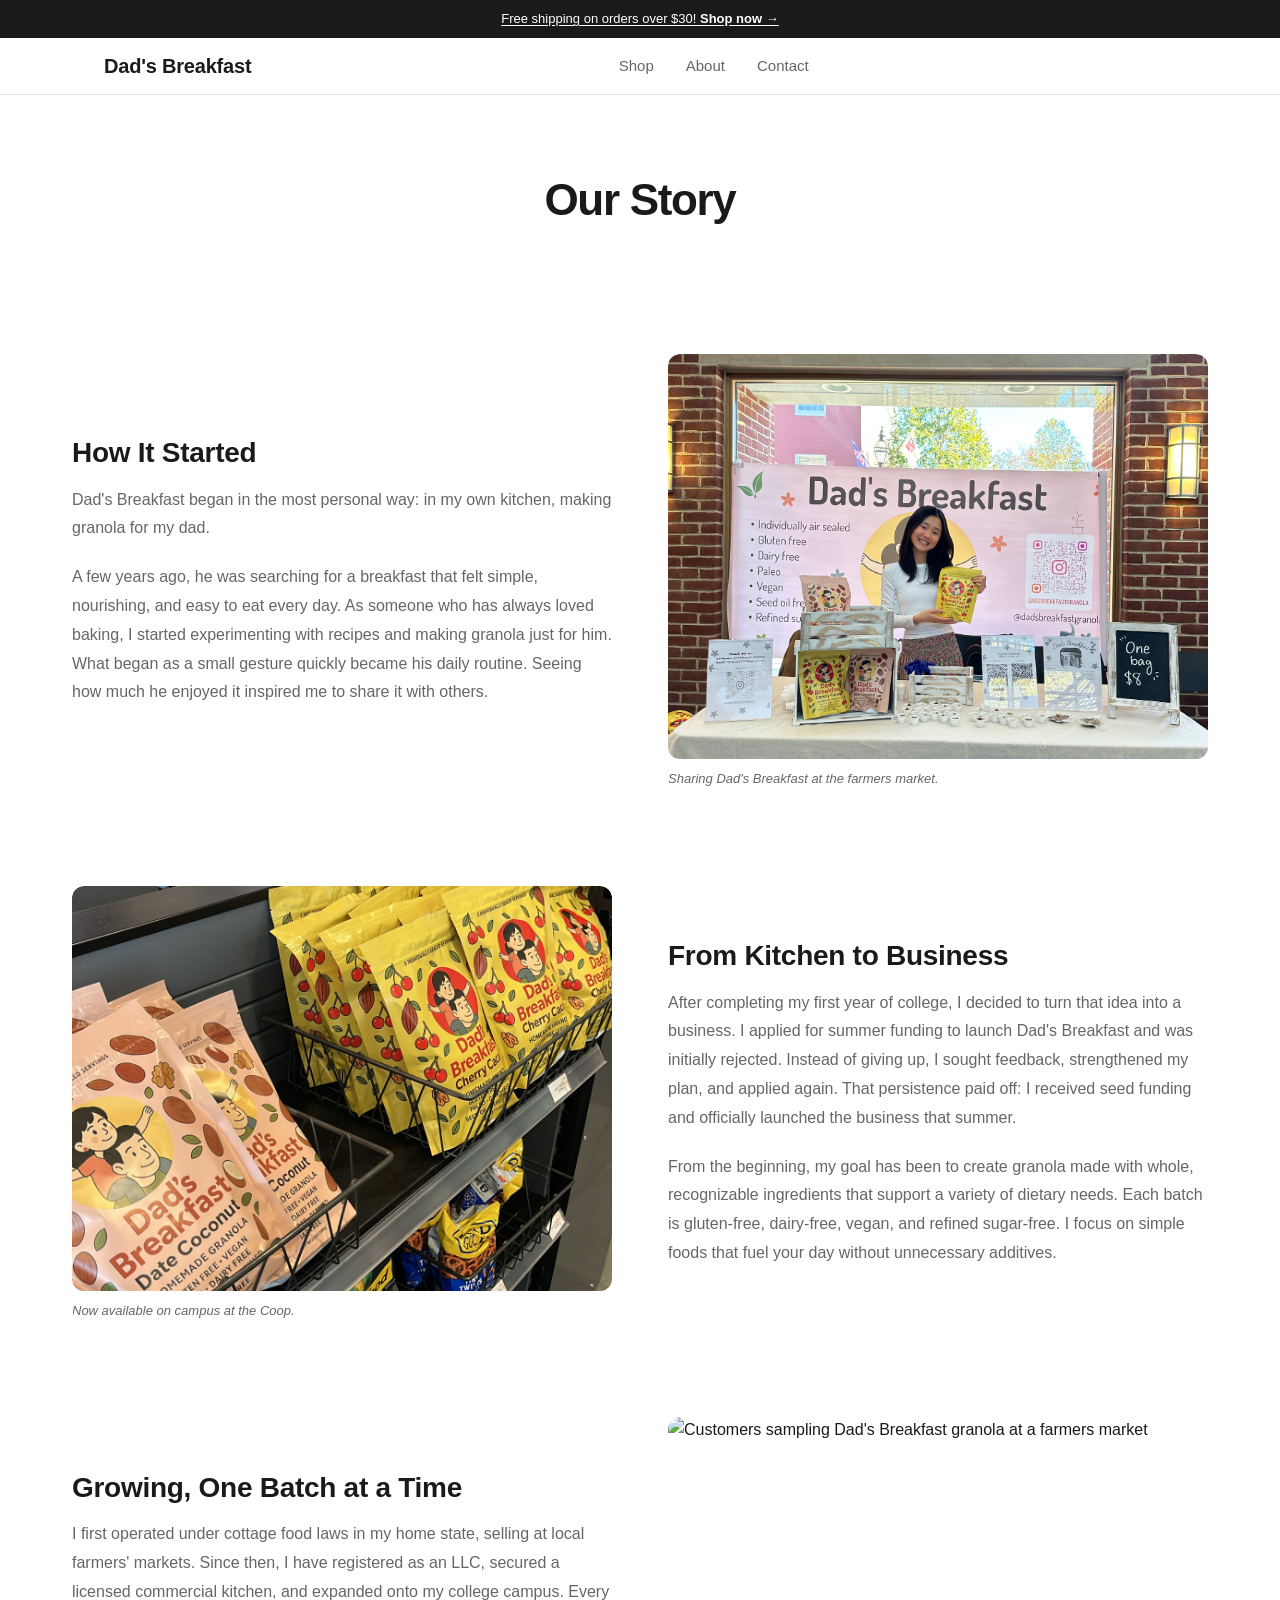
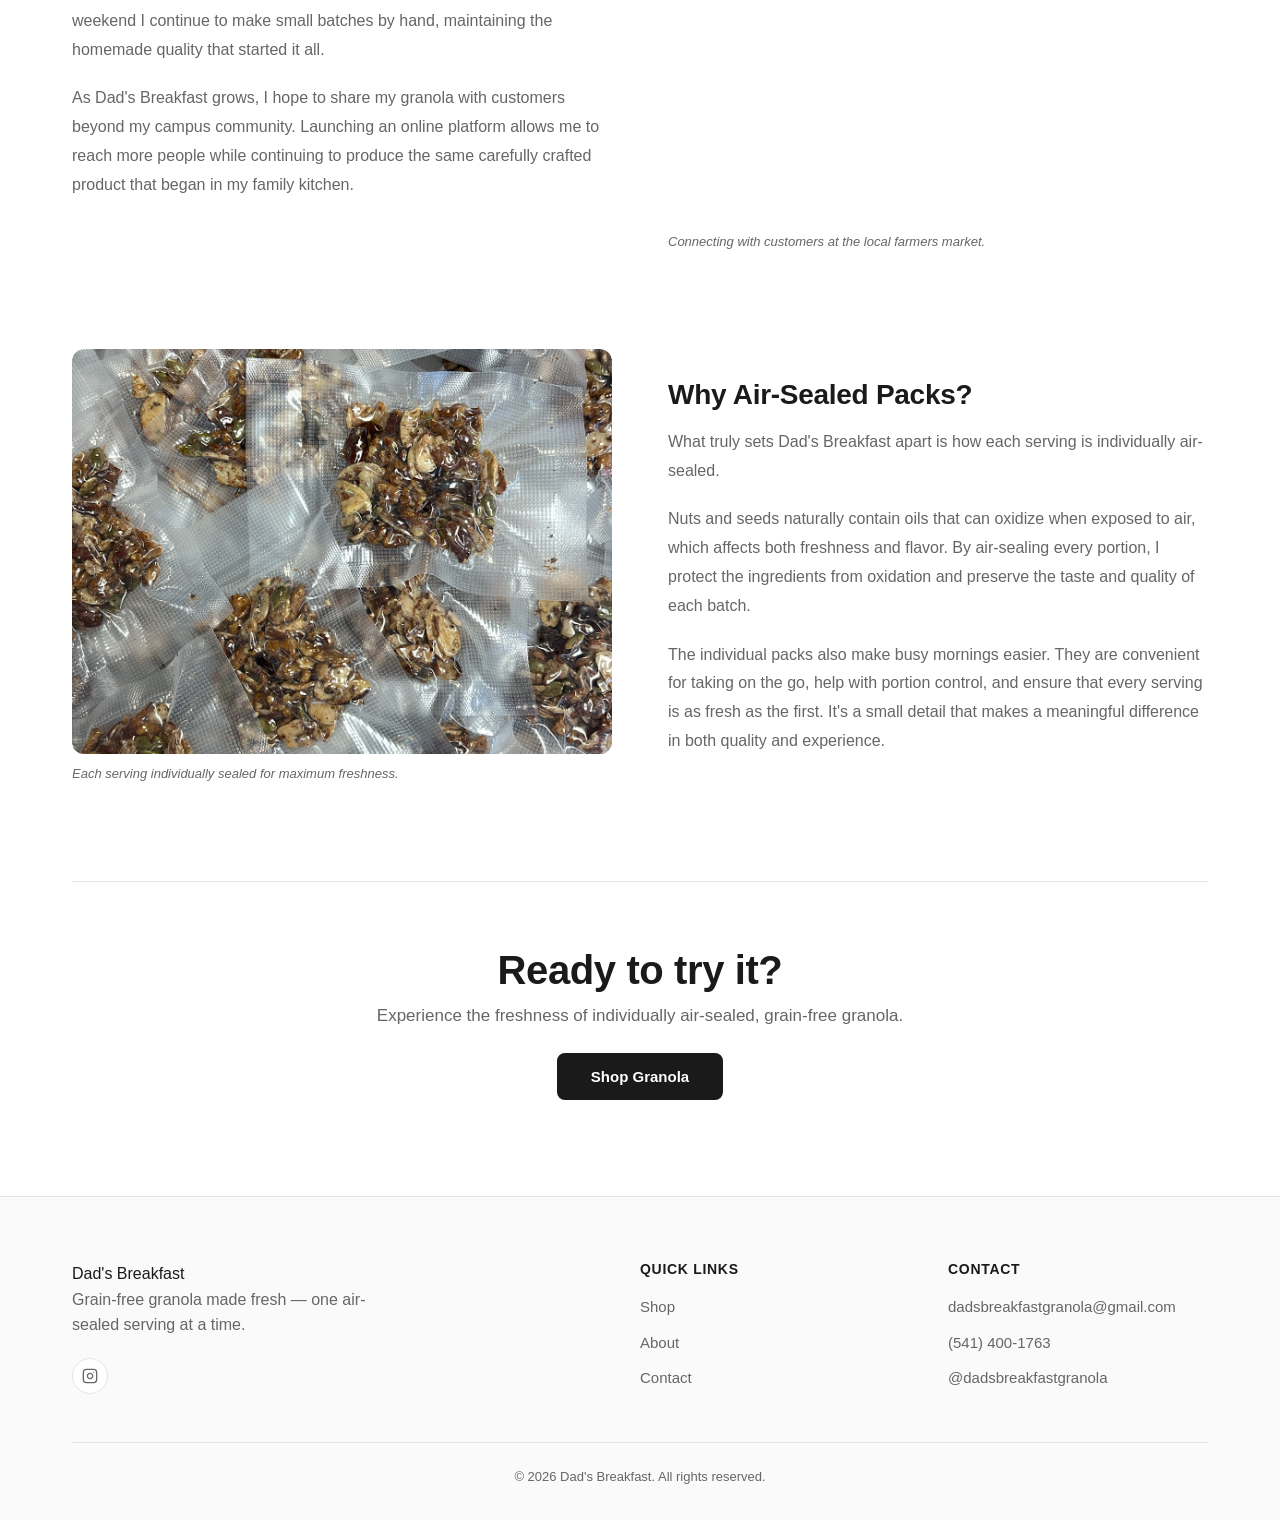
==== about.html @ 615dfd93 "Initial commit: Dad's Breakfast granola brand website Standalone HTML/CSS/JS site with Shopify Buy B" ====
<!DOCTYPE html>
<html lang="en">
<head>
  <meta charset="UTF-8">
  <meta name="viewport" content="width=device-width, initial-scale=1.0">
  <title>About — Dad's Breakfast</title>
  <meta name="description" content="Learn how Dad's Breakfast began in a family kitchen and grew into a grain-free granola brand. Handcrafted, air-sealed, and made with whole ingredients.">
  <link rel="icon" href="assets/images/favicon.svg" type="image/svg+xml">
  <link rel="stylesheet" href="assets/css/style.css">
</head>
<body>
  <a class="skip-to-content" href="#main-content">Skip to content</a>

  <!-- Announcement Bar -->
  <div class="announcement-bar">
    <a href="products.html">Free shipping on orders over $30! <strong>Shop now &rarr;</strong></a>
  </div>

  <!-- Header -->
  <header class="header header--sticky">
    <div class="container">
      <div class="header__inner">
        <a href="index.html" class="header__logo">Dad's Breakfast</a>
        <nav class="header__nav" role="navigation" aria-label="Main navigation">
          <a href="products.html">Shop</a>
          <a href="about.html">About</a>
          <a href="contact.html">Contact</a>
        </nav>
        <div class="header__actions">
          <button class="header__menu-btn" data-mobile-menu-toggle aria-label="Open navigation menu" aria-expanded="false">
            <svg width="24" height="24" viewBox="0 0 24 24" fill="none" stroke="currentColor" stroke-width="2" stroke-linecap="round" stroke-linejoin="round" aria-hidden="true">
              <line x1="3" y1="6" x2="21" y2="6"/><line x1="3" y1="12" x2="21" y2="12"/><line x1="3" y1="18" x2="21" y2="18"/>
            </svg>
          </button>
        </div>
      </div>
    </div>
  </header>

  <!-- Mobile Navigation -->
  <div class="mobile-nav" id="mobile-nav" role="dialog" aria-label="Navigation menu" aria-hidden="true">
    <div class="mobile-nav__header">
      <span class="header__logo">Dad's Breakfast</span>
      <button data-mobile-menu-close aria-label="Close navigation menu">
        <svg width="24" height="24" viewBox="0 0 24 24" fill="none" stroke="currentColor" stroke-width="2"><line x1="18" y1="6" x2="6" y2="18"/><line x1="6" y1="6" x2="18" y2="18"/></svg>
      </button>
    </div>
    <nav class="mobile-nav__links">
      <a href="products.html">Shop</a>
      <a href="about.html">About</a>
      <a href="contact.html">Contact</a>
    </nav>
  </div>

  <main id="main-content">

    <!-- About Hero -->
    <section class="about-hero">
      <div class="container">
        <div class="about-hero__inner animate-in">
          <h1 class="about-hero__heading">Our Story</h1>
        </div>
      </div>
    </section>

    <!-- Story Content -->
    <div class="about-story">
      <div class="container">

        <!-- Section 1: Origin -->
        <div class="about-story__section animate-in">
          <div class="about-story__two-col">
            <div class="about-story__text">
              <h2>How It Started</h2>
              <p>Dad's Breakfast began in the most personal way: in my own kitchen, making granola for my dad.</p>
              <p>A few years ago, he was searching for a breakfast that felt simple, nourishing, and easy to eat every day. As someone who has always loved baking, I started experimenting with recipes and making granola just for him. What began as a small gesture quickly became his daily routine. Seeing how much he enjoyed it inspired me to share it with others.</p>
            </div>
            <div class="about-story__image">
              <img src="assets/images/IMG_2897.jpeg" alt="Founder of Dad's Breakfast at her booth with the brand banner" width="600" height="450" loading="lazy">
              <p class="about-story__caption">Sharing Dad's Breakfast at the farmers market.</p>
            </div>
          </div>
        </div>

        <!-- Section 2: Business -->
        <div class="about-story__section animate-in">
          <div class="about-story__two-col about-story__two-col--reversed">
            <div class="about-story__text">
              <h2>From Kitchen to Business</h2>
              <p>After completing my first year of college, I decided to turn that idea into a business. I applied for summer funding to launch Dad's Breakfast and was initially rejected. Instead of giving up, I sought feedback, strengthened my plan, and applied again. That persistence paid off: I received seed funding and officially launched the business that summer.</p>
              <p>From the beginning, my goal has been to create granola made with whole, recognizable ingredients that support a variety of dietary needs. Each batch is gluten-free, dairy-free, vegan, and refined sugar-free. I focus on simple foods that fuel your day without unnecessary additives.</p>
            </div>
            <div class="about-story__image">
              <img src="assets/images/Coop.jpeg" alt="Dad's Breakfast granola bags on store shelves" width="600" height="450" loading="lazy">
              <p class="about-story__caption">Now available on campus at the Coop.</p>
            </div>
          </div>
        </div>

        <!-- Section 3: Growth -->
        <div class="about-story__section animate-in">
          <div class="about-story__two-col">
            <div class="about-story__text">
              <h2>Growing, One Batch at a Time</h2>
              <p>I first operated under cottage food laws in my home state, selling at local farmers' markets. Since then, I have registered as an LLC, secured a licensed commercial kitchen, and expanded onto my college campus. Every weekend I continue to make small batches by hand, maintaining the homemade quality that started it all.</p>
              <p>As Dad's Breakfast grows, I hope to share my granola with customers beyond my campus community. Launching an online platform allows me to reach more people while continuing to produce the same carefully crafted product that began in my family kitchen.</p>
            </div>
            <div class="about-story__image">
              <img src="assets/images/IMG_8410.jpeg" alt="Customers sampling Dad's Breakfast granola at a farmers market" width="600" height="450" loading="lazy">
              <p class="about-story__caption">Connecting with customers at the local farmers market.</p>
            </div>
          </div>
        </div>

        <!-- Section 4: Air-Sealed -->
        <div class="about-story__section animate-in">
          <div class="about-story__two-col about-story__two-col--reversed">
            <div class="about-story__text">
              <h2>Why Air-Sealed Packs?</h2>
              <p>What truly sets Dad's Breakfast apart is how each serving is individually air-sealed.</p>
              <p>Nuts and seeds naturally contain oils that can oxidize when exposed to air, which affects both freshness and flavor. By air-sealing every portion, I protect the ingredients from oxidation and preserve the taste and quality of each batch.</p>
              <p>The individual packs also make busy mornings easier. They are convenient for taking on the go, help with portion control, and ensure that every serving is as fresh as the first. It's a small detail that makes a meaningful difference in both quality and experience.</p>
            </div>
            <div class="about-story__image">
              <img src="assets/images/9C50F393-BD29-41F0-B0BC-A8F6C48F67D3.jpeg" alt="Close-up of individually air-sealed granola servings" width="600" height="450" loading="lazy">
              <p class="about-story__caption">Each serving individually sealed for maximum freshness.</p>
            </div>
          </div>
        </div>

        <!-- CTA -->
        <div class="about-story__cta animate-in">
          <h2>Ready to try it?</h2>
          <p>Experience the freshness of individually air-sealed, grain-free granola.</p>
          <a href="products.html" class="btn btn--primary">Shop Granola</a>
        </div>

      </div>
    </div>
  </main>

  <!-- Footer -->
  <footer class="footer">
    <div class="container">
      <div class="footer__grid">
        <div>
          <div class="footer__brand">Dad's Breakfast</div>
          <p style="color:var(--color-text-light);margin-bottom:1rem;max-width:300px;">Grain-free granola made fresh — one air-sealed serving at a time.</p>
          <div class="footer__social">
            <a href="https://instagram.com/dadsbreakfastgranola" target="_blank" rel="noopener" aria-label="Instagram">
              <svg width="20" height="20" viewBox="0 0 24 24" fill="none" stroke="currentColor" stroke-width="2" stroke-linecap="round" stroke-linejoin="round"><rect x="2" y="2" width="20" height="20" rx="5" ry="5"/><path d="M16 11.37A4 4 0 1 1 12.63 8 4 4 0 0 1 16 11.37z"/><line x1="17.5" y1="6.5" x2="17.51" y2="6.5"/></svg>
            </a>
          </div>
        </div>
        <div>
          <h4 class="footer__heading">Quick Links</h4>
          <ul class="footer__links">
            <li><a href="products.html">Shop</a></li>
            <li><a href="about.html">About</a></li>
            <li><a href="contact.html">Contact</a></li>
          </ul>
        </div>
        <div>
          <h4 class="footer__heading">Contact</h4>
          <ul class="footer__links">
            <li><a href="mailto:dadsbreakfastgranola@gmail.com">dadsbreakfastgranola@gmail.com</a></li>
            <li><a href="tel:+15414001763">(541) 400-1763</a></li>
            <li><a href="https://instagram.com/dadsbreakfastgranola" target="_blank" rel="noopener">@dadsbreakfastgranola</a></li>
          </ul>
        </div>
      </div>
      <div class="footer__bottom">
        <p>&copy; <span data-year></span> Dad's Breakfast. All rights reserved.</p>
      </div>
    </div>
  </footer>

  <script src="assets/js/main.js"></script>
</body>
</html>
---- assets/css/style.css ----
/* ==========================================================================
   Dad's Breakfast — Main Stylesheet
   A modern grain-free granola brand
   ========================================================================== */

/* ==========================================================================
   CSS Custom Properties
   ========================================================================== */

:root {
  /* Colors */
  --color-bg: #ffffff;
  --color-bg-soft: #fafafa;
  --color-text: #1a1a1a;
  --color-text-light: #666666;
  --color-accent-pink: #f8d7da;
  --color-accent-yellow: #fff3cd;
  --color-border: #e5e5e5;
  --color-overlay: rgba(0, 0, 0, 0.4);

  /* Typography */
  --font-family: -apple-system, BlinkMacSystemFont, 'Segoe UI', Roboto, sans-serif;
  --font-size-base: 1rem;
  --line-height-base: 1.6;

  /* Border Radius */
  --radius-sm: 4px;
  --radius-md: 8px;
  --radius-lg: 12px;

  /* Layout */
  --max-width: 1200px;
  --section-spacing: 80px;

  /* Transitions */
  --transition: 0.2s ease;
}

/* ==========================================================================
   Reset & Base
   ========================================================================== */

*,
*::before,
*::after {
  box-sizing: border-box;
  margin: 0;
  padding: 0;
}

html {
  scroll-behavior: smooth;
  -webkit-text-size-adjust: 100%;
  -moz-text-size-adjust: 100%;
  text-size-adjust: 100%;
}

body {
  font-family: var(--font-family);
  font-size: var(--font-size-base);
  line-height: var(--line-height-base);
  color: var(--color-text);
  background-color: var(--color-bg);
  -webkit-font-smoothing: antialiased;
  -moz-osx-font-smoothing: grayscale;
  text-rendering: optimizeLegibility;
  min-height: 100vh;
}

img,
picture,
video,
canvas,
svg {
  display: block;
  max-width: 100%;
  height: auto;
}

input,
button,
textarea,
select {
  font: inherit;
  color: inherit;
}

button {
  cursor: pointer;
}

ul,
ol {
  list-style: none;
}

a {
  color: inherit;
  text-decoration: none;
}

table {
  border-collapse: collapse;
  border-spacing: 0;
}

fieldset {
  border: none;
}

/* ==========================================================================
   Typography
   ========================================================================== */

h1,
h2,
h3,
h4,
h5,
h6 {
  font-weight: 700;
  line-height: 1.2;
  letter-spacing: -0.01em;
  color: var(--color-text);
}

h1 {
  font-size: clamp(2rem, 5vw, 3.5rem);
  letter-spacing: -0.02em;
}

h2 {
  font-size: clamp(1.625rem, 4vw, 2.5rem);
}

h3 {
  font-size: clamp(1.375rem, 3vw, 2rem);
}

h4 {
  font-size: clamp(1.125rem, 2.5vw, 1.5rem);
}

h5 {
  font-size: clamp(1rem, 2vw, 1.25rem);
}

h6 {
  font-size: clamp(0.875rem, 1.5vw, 1rem);
  text-transform: uppercase;
  letter-spacing: 0.05em;
}

p {
  margin-bottom: 1rem;
  color: var(--color-text-light);
  line-height: var(--line-height-base);
}

p:last-child {
  margin-bottom: 0;
}

a {
  transition: color var(--transition);
}

a:hover {
  color: var(--color-text);
}

strong,
b {
  font-weight: 700;
}

em,
i {
  font-style: italic;
}

small {
  font-size: 0.8125rem;
  color: var(--color-text-light);
}

blockquote {
  padding: 1.5rem 2rem;
  margin: 1.5rem 0;
  border-left: 3px solid var(--color-border);
  font-style: italic;
  color: var(--color-text-light);
  background-color: var(--color-bg-soft);
  border-radius: 0 var(--radius-md) var(--radius-md) 0;
}

blockquote p {
  margin-bottom: 0;
}

/* ==========================================================================
   Accessibility
   ========================================================================== */

.skip-to-content {
  position: absolute;
  top: -100%;
  left: 50%;
  transform: translateX(-50%);
  padding: 0.75rem 1.5rem;
  background-color: var(--color-text);
  color: var(--color-bg);
  font-weight: 600;
  font-size: 0.875rem;
  border-radius: 0 0 var(--radius-md) var(--radius-md);
  z-index: 9999;
  transition: top var(--transition);
}

.skip-to-content:focus {
  top: 0;
  outline: none;
}

.sr-only {
  position: absolute;
  width: 1px;
  height: 1px;
  padding: 0;
  margin: -1px;
  overflow: hidden;
  clip: rect(0, 0, 0, 0);
  white-space: nowrap;
  border: 0;
}

.visually-hidden {
  position: absolute;
  width: 1px;
  height: 1px;
  padding: 0;
  margin: -1px;
  overflow: hidden;
  clip: rect(0, 0, 0, 0);
  white-space: nowrap;
  border: 0;
}

*:focus-visible {
  outline: 2px solid var(--color-text);
  outline-offset: 2px;
}

/* ==========================================================================
   Layout
   ========================================================================== */

.container {
  width: 100%;
  max-width: var(--max-width);
  margin-left: auto;
  margin-right: auto;
  padding-left: 1.25rem;
  padding-right: 1.25rem;
}

@media (min-width: 750px) {
  .container {
    padding-left: 2rem;
    padding-right: 2rem;
  }
}

.section {
  padding-top: var(--section-spacing);
  padding-bottom: var(--section-spacing);
}

@media (max-width: 749px) {
  .section {
    padding-top: 3rem;
    padding-bottom: 3rem;
  }
}

.grid {
  display: grid;
  gap: 1.5rem;
}

.grid--2 {
  grid-template-columns: 1fr;
}

.grid--3 {
  grid-template-columns: 1fr;
}

.grid--4 {
  grid-template-columns: 1fr;
}

@media (min-width: 750px) {
  .grid--2 {
    grid-template-columns: repeat(2, 1fr);
  }

  .grid--3 {
    grid-template-columns: repeat(3, 1fr);
  }

  .grid--4 {
    grid-template-columns: repeat(2, 1fr);
  }
}

@media (min-width: 990px) {
  .grid--4 {
    grid-template-columns: repeat(4, 1fr);
  }
}

.flex {
  display: flex;
  align-items: center;
  gap: 1rem;
}

.text-center {
  text-align: center;
}

/* ==========================================================================
   Buttons
   ========================================================================== */

.btn {
  display: inline-flex;
  align-items: center;
  justify-content: center;
  gap: 0.5rem;
  padding: 14px 32px;
  font-size: 0.9375rem;
  font-weight: 600;
  line-height: 1;
  text-decoration: none;
  border: 2px solid transparent;
  border-radius: var(--radius-md);
  cursor: pointer;
  transition: all var(--transition);
  white-space: nowrap;
  user-select: none;
}

.btn:focus-visible {
  outline: 2px solid var(--color-text);
  outline-offset: 2px;
}

.btn--primary {
  background-color: var(--color-text);
  color: var(--color-bg);
  border-color: var(--color-text);
}

.btn--primary:hover {
  background-color: var(--color-bg);
  color: var(--color-text);
  border-color: var(--color-text);
}

.btn--primary:active {
  background-color: var(--color-bg-soft);
  color: var(--color-text);
}

.btn--secondary {
  background-color: transparent;
  color: var(--color-text);
  border-color: var(--color-text);
}

.btn--secondary:hover {
  background-color: var(--color-text);
  color: var(--color-bg);
}

.btn--secondary:active {
  opacity: 0.85;
}

.btn--small {
  padding: 10px 20px;
  font-size: 0.8125rem;
}

.btn--full {
  width: 100%;
}

.btn:disabled,
.btn[disabled] {
  opacity: 0.5;
  cursor: not-allowed;
  pointer-events: none;
}

/* ==========================================================================
   Badges
   ========================================================================== */

.badge {
  display: inline-block;
  padding: 4px 12px;
  font-size: 0.6875rem;
  font-weight: 700;
  text-transform: uppercase;
  letter-spacing: 0.08em;
  border-radius: var(--radius-sm);
  line-height: 1.4;
}

.badge--pink {
  background-color: var(--color-accent-pink);
  color: var(--color-text);
}

.badge--yellow {
  background-color: var(--color-accent-yellow);
  color: var(--color-text);
}

/* ==========================================================================
   Cards
   ========================================================================== */

.card {
  background-color: var(--color-bg);
  border-radius: var(--radius-lg);
  overflow: hidden;
  border: 1px solid var(--color-border);
  transition: transform var(--transition), box-shadow var(--transition);
}

.card:hover {
  transform: translateY(-4px);
  box-shadow: 0 12px 24px rgba(0, 0, 0, 0.06);
}

.card__image {
  aspect-ratio: 1 / 1;
  overflow: hidden;
  background-color: var(--color-bg-soft);
  position: relative;
}

.card__image img {
  width: 100%;
  height: 100%;
  object-fit: cover;
  transition: transform 0.4s ease;
}

.card:hover .card__image img {
  transform: scale(1.05);
}

.card__body {
  padding: 1.25rem;
}

.card__body h3 {
  margin-bottom: 0.5rem;
  font-size: 1.125rem;
}

.card__body p {
  font-size: 0.9375rem;
  margin-bottom: 0.75rem;
}

/* ==========================================================================
   Forms
   ========================================================================== */

.form-group {
  margin-bottom: 1.25rem;
}

.form-group:last-child {
  margin-bottom: 0;
}

.form-label {
  display: block;
  margin-bottom: 0.375rem;
  font-size: 0.875rem;
  font-weight: 600;
  color: var(--color-text);
}

.form-input,
.form-textarea,
.form-select {
  display: block;
  width: 100%;
  padding: 12px 16px;
  font-size: 0.9375rem;
  line-height: 1.5;
  color: var(--color-text);
  background-color: var(--color-bg);
  border: 1px solid var(--color-border);
  border-radius: var(--radius-md);
  transition: border-color var(--transition), box-shadow var(--transition);
  appearance: none;
}

.form-input:focus,
.form-textarea:focus,
.form-select:focus {
  outline: none;
  border-color: var(--color-text);
  box-shadow: 0 0 0 3px rgba(26, 26, 26, 0.08);
}

.form-input::placeholder,
.form-textarea::placeholder {
  color: #aaaaaa;
}

.form-textarea {
  min-height: 140px;
  resize: vertical;
}

.form-select {
  padding-right: 2.5rem;
  background-image: url("data:image/svg+xml,%3Csvg xmlns='http://www.w3.org/2000/svg' width='16' height='16' viewBox='0 0 24 24' fill='none' stroke='%23666666' stroke-width='2' stroke-linecap='round' stroke-linejoin='round'%3E%3Cpolyline points='6 9 12 15 18 9'%3E%3C/polyline%3E%3C/svg%3E");
  background-repeat: no-repeat;
  background-position: right 12px center;
  background-size: 16px;
  cursor: pointer;
}

/* ==========================================================================
   Header
   ========================================================================== */

.header {
  background-color: var(--color-bg);
  border-bottom: 1px solid var(--color-border);
  z-index: 100;
  position: relative;
}

.header--sticky {
  position: sticky;
  top: 0;
}

.header__inner {
  display: flex;
  align-items: center;
  justify-content: space-between;
  padding-top: 1rem;
  padding-bottom: 1rem;
  max-width: var(--max-width);
  margin-left: auto;
  margin-right: auto;
  padding-left: 1.25rem;
  padding-right: 1.25rem;
}

@media (min-width: 750px) {
  .header__inner {
    padding-left: 2rem;
    padding-right: 2rem;
  }
}

.header__logo {
  font-size: 1.25rem;
  font-weight: 700;
  text-decoration: none;
  color: var(--color-text);
  letter-spacing: -0.01em;
  line-height: 1;
}

.header__logo:hover {
  opacity: 0.85;
}

.header__nav {
  display: none;
  align-items: center;
  gap: 2rem;
}

@media (min-width: 750px) {
  .header__nav {
    display: flex;
  }
}

.header__nav a {
  font-size: 0.9375rem;
  font-weight: 500;
  text-decoration: none;
  color: var(--color-text-light);
  transition: color var(--transition);
  position: relative;
}

.header__nav a:hover {
  color: var(--color-text);
}

.header__nav a::after {
  content: '';
  position: absolute;
  bottom: -2px;
  left: 0;
  width: 0;
  height: 1px;
  background-color: var(--color-text);
  transition: width var(--transition);
}

.header__nav a:hover::after {
  width: 100%;
}

.header__actions {
  display: flex;
  align-items: center;
  gap: 0.75rem;
}

.header__menu-btn {
  display: flex;
  align-items: center;
  justify-content: center;
  width: 40px;
  height: 40px;
  padding: 0;
  background: none;
  border: none;
  cursor: pointer;
  color: var(--color-text);
}

@media (min-width: 750px) {
  .header__menu-btn {
    display: none;
  }
}

.header__menu-btn svg {
  width: 24px;
  height: 24px;
}

/* ==========================================================================
   Mobile Navigation
   ========================================================================== */

.mobile-nav {
  position: fixed;
  top: 0;
  left: 0;
  right: 0;
  bottom: 0;
  z-index: 200;
  background-color: var(--color-bg);
  transform: translateX(-100%);
  transition: transform 0.3s ease;
  overflow-y: auto;
  -webkit-overflow-scrolling: touch;
}

.mobile-nav--open {
  transform: translateX(0);
}

.mobile-nav__header {
  display: flex;
  align-items: center;
  justify-content: space-between;
  padding: 1rem 1.25rem;
  border-bottom: 1px solid var(--color-border);
}

.mobile-nav__close {
  display: flex;
  align-items: center;
  justify-content: center;
  width: 40px;
  height: 40px;
  padding: 0;
  background: none;
  border: none;
  cursor: pointer;
  color: var(--color-text);
}

.mobile-nav__close svg {
  width: 24px;
  height: 24px;
}

.mobile-nav__links {
  padding: 1.5rem 1.25rem;
}

.mobile-nav__links a {
  display: block;
  padding: 0.875rem 0;
  font-size: 1.125rem;
  font-weight: 500;
  color: var(--color-text);
  text-decoration: none;
  border-bottom: 1px solid var(--color-border);
  transition: color var(--transition);
}

.mobile-nav__links a:last-child {
  border-bottom: none;
}

.mobile-nav__links a:hover {
  color: var(--color-text-light);
}

.mobile-nav__overlay {
  position: fixed;
  top: 0;
  left: 0;
  right: 0;
  bottom: 0;
  z-index: 199;
  background-color: var(--color-overlay);
  opacity: 0;
  visibility: hidden;
  transition: opacity 0.3s ease, visibility 0.3s ease;
}

.mobile-nav--open ~ .mobile-nav__overlay,
.mobile-nav__overlay--visible {
  opacity: 1;
  visibility: visible;
}

/* ==========================================================================
   Footer
   ========================================================================== */

.footer {
  background-color: var(--color-bg-soft);
  border-top: 1px solid var(--color-border);
  padding: 4rem 0 2rem;
}

.footer__grid {
  display: grid;
  grid-template-columns: 1fr;
  gap: 2.5rem;
}

@media (min-width: 750px) {
  .footer__grid {
    grid-template-columns: 2fr 1fr 1fr;
    gap: 3rem;
  }
}

.footer__brand {
  max-width: 320px;
}

.footer__brand-name {
  font-size: 1.25rem;
  font-weight: 700;
  color: var(--color-text);
  margin-bottom: 0.75rem;
}

.footer__brand p {
  font-size: 0.9375rem;
  color: var(--color-text-light);
  line-height: 1.6;
}

.footer__heading {
  font-size: 0.875rem;
  font-weight: 700;
  text-transform: uppercase;
  letter-spacing: 0.05em;
  color: var(--color-text);
  margin-bottom: 1rem;
}

.footer__links {
  list-style: none;
}

.footer__links li {
  margin-bottom: 0.625rem;
}

.footer__links li:last-child {
  margin-bottom: 0;
}

.footer__links a {
  font-size: 0.9375rem;
  color: var(--color-text-light);
  text-decoration: none;
  transition: color var(--transition);
}

.footer__links a:hover {
  color: var(--color-text);
}

.footer__bottom {
  border-top: 1px solid var(--color-border);
  margin-top: 3rem;
  padding-top: 1.5rem;
  text-align: center;
}

.footer__bottom p {
  font-size: 0.8125rem;
  color: var(--color-text-light);
  margin-bottom: 0;
}

.footer__social {
  display: flex;
  align-items: center;
  gap: 1rem;
  margin-top: 1.25rem;
}

.footer__social a {
  display: flex;
  align-items: center;
  justify-content: center;
  width: 36px;
  height: 36px;
  border-radius: 50%;
  background-color: var(--color-bg);
  border: 1px solid var(--color-border);
  color: var(--color-text-light);
  text-decoration: none;
  transition: all var(--transition);
}

.footer__social a:hover {
  background-color: var(--color-text);
  color: var(--color-bg);
  border-color: var(--color-text);
}

.footer__social a svg {
  width: 16px;
  height: 16px;
}

/* ==========================================================================
   Hero Section (Split Layout)
   ========================================================================== */

.hero-split {
  padding: 3rem 0;
  overflow: hidden;
}

.hero-split__grid {
  display: grid;
  grid-template-columns: 1fr;
  gap: 2.5rem;
  align-items: center;
}

.hero-split__content {
  order: 2;
}

.hero-split__badge {
  display: inline-block;
  font-size: 0.75rem;
  font-weight: 600;
  text-transform: uppercase;
  letter-spacing: 0.12em;
  color: var(--color-text-light);
  margin-bottom: 1.25rem;
  padding: 6px 14px;
  background: var(--color-accent-pink);
  border-radius: 50px;
}

.hero-split__heading {
  font-size: clamp(2.25rem, 5.5vw, 3.75rem);
  font-weight: 800;
  line-height: 1.1;
  letter-spacing: -0.03em;
  color: var(--color-text);
  margin-bottom: 1.5rem;
}

.hero-split__text {
  font-size: 1.25rem;
  color: var(--color-text-light);
  line-height: 1.7;
  margin-bottom: 2rem;
  max-width: 520px;
}

.hero-split__actions {
  display: flex;
  flex-wrap: wrap;
  gap: 0.75rem;
  margin-bottom: 2rem;
}

.hero-split__trust {
  display: flex;
  flex-wrap: wrap;
  gap: 0.5rem 1.5rem;
  font-size: 0.8125rem;
  color: var(--color-text-light);
}

.hero-split__trust span {
  display: inline-flex;
  align-items: center;
  gap: 0.35rem;
}

.hero-split__image {
  order: 1;
  position: relative;
}

.hero-split__image img {
  width: 100%;
  height: auto;
  border-radius: var(--radius-lg);
  box-shadow: 0 20px 60px rgba(0, 0, 0, 0.1);
  object-fit: cover;
  aspect-ratio: 4 / 3;
}

/* Desktop: side-by-side split */
@media (min-width: 990px) {
  .hero-split {
    padding: 5rem 0;
  }

  .hero-split__grid {
    grid-template-columns: 1fr 1fr;
    gap: 4rem;
  }

  .hero-split__content {
    order: 1;
    padding: 2rem 0;
  }

  .hero-split__image {
    order: 2;
  }

  .hero-split__image img {
    aspect-ratio: 1;
    max-height: 560px;
  }
}

/* Tablet */
@media (min-width: 750px) and (max-width: 989px) {
  .hero-split {
    padding: 4rem 0;
  }

  .hero-split__image img {
    max-height: 420px;
    object-position: center;
  }
}

/* ==========================================================================
   Brand Highlights
   ========================================================================== */

.highlights {
  background-color: var(--color-bg-soft);
}

.highlights__grid {
  display: grid;
  grid-template-columns: repeat(2, 1fr);
  gap: 1.5rem;
  text-align: center;
}

@media (min-width: 750px) {
  .highlights__grid {
    grid-template-columns: repeat(5, 1fr);
    gap: 1rem;
  }
}

.highlights__item {
  padding: 1.25rem 0.75rem;
}

.highlights__icon {
  width: 48px;
  height: 48px;
  border-radius: 50%;
  background-color: var(--color-accent-pink);
  display: flex;
  align-items: center;
  justify-content: center;
  margin-left: auto;
  margin-right: auto;
  margin-bottom: 0.75rem;
}

.highlights__icon svg {
  width: 22px;
  height: 22px;
  color: var(--color-text);
}

.highlights__icon img {
  width: 22px;
  height: 22px;
}

.highlights__label {
  font-size: 0.8125rem;
  font-weight: 600;
  color: var(--color-text);
  line-height: 1.3;
}

.highlights__sublabel {
  font-size: 0.75rem;
  color: var(--color-text-light);
  margin-top: 0.25rem;
}

/* ==========================================================================
   Feature Section (Air-Sealed, etc.)
   ========================================================================== */

.feature__grid {
  display: grid;
  grid-template-columns: 1fr;
  gap: 2rem;
  align-items: center;
}

@media (min-width: 990px) {
  .feature__grid {
    grid-template-columns: repeat(2, 1fr);
    gap: 3rem;
  }
}

@media (min-width: 990px) {
  .feature__grid--reversed .feature__image {
    order: -1;
  }
}

.feature__image {
  border-radius: var(--radius-lg);
  overflow: hidden;
  aspect-ratio: 4 / 3;
  background-color: var(--color-bg-soft);
}

.feature__image img {
  width: 100%;
  height: 100%;
  object-fit: cover;
}

.feature__content h2 {
  margin-bottom: 1rem;
}

.feature__content p {
  font-size: 1rem;
  color: var(--color-text-light);
  line-height: 1.7;
  margin-bottom: 1rem;
}

.feature__content p:last-child {
  margin-bottom: 0;
}

.feature__content .badge {
  margin-bottom: 1rem;
}

.feature__content .btn {
  margin-top: 0.5rem;
}

/* ==========================================================================
   Founder Preview
   ========================================================================== */

.founder-preview {
  background-color: var(--color-bg-soft);
}

.founder-preview__grid {
  display: grid;
  grid-template-columns: 1fr;
  gap: 2rem;
  align-items: center;
}

@media (min-width: 990px) {
  .founder-preview__grid {
    grid-template-columns: repeat(2, 1fr);
    gap: 3rem;
  }
}

.founder-preview__image {
  border-radius: var(--radius-lg);
  overflow: hidden;
  aspect-ratio: 4 / 3;
  background-color: var(--color-bg);
}

.founder-preview__image img {
  width: 100%;
  height: 100%;
  object-fit: cover;
}

.founder-preview__content h2 {
  margin-bottom: 1rem;
}

.founder-preview__content p {
  font-size: 1rem;
  color: var(--color-text-light);
  line-height: 1.7;
  margin-bottom: 1rem;
}

.founder-preview__content p:last-child {
  margin-bottom: 0;
}

.founder-preview__content .btn {
  margin-top: 0.5rem;
}

/* ==========================================================================
   About Page
   ========================================================================== */

/* About Hero */
.about-hero {
  padding: 5rem 0 3rem;
  text-align: center;
  background: var(--color-bg);
}

.about-hero__inner {
  max-width: 680px;
  margin: 0 auto;
}

.about-hero__heading {
  font-size: clamp(1.75rem, 4vw, 2.75rem);
  font-weight: 800;
  line-height: 1.15;
  letter-spacing: -0.03em;
  margin-bottom: 0;
  color: var(--color-text);
}

.about-hero__text {
  font-size: 1.125rem;
  color: var(--color-text-light);
  line-height: 1.7;
  max-width: 540px;
  margin: 0 auto;
}

@media (max-width: 749px) {
  .about-hero {
    padding: 3rem 0 2rem;
  }
}

/* Story Sections */
.about-story {
  padding: 4rem 0;
}

.about-story__section {
  margin-bottom: 5rem;
}

.about-story__section:last-child {
  margin-bottom: 0;
}

.about-story__section h2 {
  margin-bottom: 1rem;
  font-size: clamp(1.25rem, 3vw, 1.75rem);
}

/* Two-column layout for story sections */
.about-story__two-col {
  display: grid;
  grid-template-columns: 1fr;
  gap: 2rem;
  align-items: center;
}

.about-story__image {
  border-radius: var(--radius-lg);
  overflow: hidden;
  max-width: 100%;
}

.about-story__image img {
  width: 100%;
  height: auto;
  display: block;
  border-radius: var(--radius-lg);
  aspect-ratio: 4 / 3;
  object-fit: cover;
}

.about-story__text p {
  color: var(--color-text-light);
  line-height: 1.8;
  margin-bottom: 1.25rem;
}

.about-story__text p:last-child {
  margin-bottom: 0;
}

.about-story__caption {
  font-size: 0.8125rem;
  color: var(--color-text-light);
  margin-top: 0.625rem;
  font-style: italic;
}

/* CTA block at bottom */
.about-story__cta {
  text-align: center;
  padding: 4rem 0 1rem;
  border-top: 1px solid var(--color-border);
  margin-top: 2rem;
}

.about-story__cta h2 {
  margin-bottom: 0.5rem;
}

.about-story__cta p {
  color: var(--color-text-light);
  margin-bottom: 1.5rem;
  font-size: 1.0625rem;
}

/* Desktop: side-by-side text + image */
@media (min-width: 990px) {
  .about-story {
    padding: 5rem 0;
  }

  .about-story__section {
    margin-bottom: 6rem;
  }

  .about-story__two-col {
    grid-template-columns: 1fr 1fr;
    gap: 3.5rem;
  }

  .about-story__two-col--reversed .about-story__image {
    order: -1;
  }
}

@media (min-width: 750px) and (max-width: 989px) {
  .about-story__two-col {
    gap: 2.5rem;
  }
}

/* ==========================================================================
   Products Page
   ========================================================================== */

.products-page {
  padding-top: var(--section-spacing);
  padding-bottom: var(--section-spacing);
}

@media (max-width: 749px) {
  .products-page {
    padding-top: 3rem;
    padding-bottom: 3rem;
  }
}

.products-intro {
  text-align: center;
  margin-bottom: 3rem;
  max-width: 600px;
  margin-left: auto;
  margin-right: auto;
}

.products-intro h1 {
  margin-bottom: 1rem;
}

.products-intro p {
  font-size: 1.0625rem;
  color: var(--color-text-light);
}

/* Shipping Banner */
.shipping-banner {
  display: flex;
  flex-wrap: wrap;
  justify-content: center;
  gap: 1rem;
  margin: 2rem auto;
  max-width: 700px;
}

.shipping-banner__item {
  display: flex;
  align-items: center;
  gap: 0.625rem;
  padding: 0.875rem 1.25rem;
  background: var(--color-bg-soft);
  border: 1px solid var(--color-border);
  border-radius: var(--radius-md);
  flex: 1;
  min-width: 180px;
}

.shipping-banner__item svg {
  flex-shrink: 0;
  color: var(--color-text);
}

.shipping-banner__item strong {
  display: block;
  font-size: 0.875rem;
  font-weight: 700;
  color: var(--color-text);
  line-height: 1.3;
}

.shipping-banner__item span {
  display: block;
  font-size: 0.75rem;
  color: var(--color-text-light);
  line-height: 1.3;
}

@media (max-width: 749px) {
  .shipping-banner__item {
    min-width: 140px;
    padding: 0.75rem 1rem;
  }
}

/* Shopify Buy Button custom styling */
.shopify-buy-frame {
  border-radius: var(--radius-lg) !important;
  font-family: var(--font-family) !important;
  overflow: hidden;
}

.shopify-buy-frame iframe {
  border-radius: var(--radius-lg) !important;
}

.product-listing {
  display: grid;
  grid-template-columns: 1fr;
  gap: 2rem;
}

@media (min-width: 750px) {
  .product-listing {
    grid-template-columns: repeat(auto-fill, minmax(280px, 1fr));
    gap: 2rem;
  }
}

.product-card {
  background-color: var(--color-bg);
  border: 1px solid var(--color-border);
  border-radius: var(--radius-lg);
  overflow: hidden;
  transition: transform var(--transition), box-shadow var(--transition);
}

.product-card:hover {
  transform: translateY(-4px);
  box-shadow: 0 12px 24px rgba(0, 0, 0, 0.06);
}

.product-card__image {
  aspect-ratio: 1 / 1;
  overflow: hidden;
  background-color: var(--color-bg-soft);
}

.product-card__image img {
  width: 100%;
  height: 100%;
  object-fit: cover;
  transition: transform 0.4s ease;
}

.product-card:hover .product-card__image img {
  transform: scale(1.05);
}

.product-card__body {
  padding: 1.25rem;
}

.product-card__title {
  font-size: 1rem;
  font-weight: 600;
  margin-bottom: 0.375rem;
}

.product-card__price {
  font-size: 0.9375rem;
  font-weight: 600;
  color: var(--color-text);
  margin-bottom: 0.75rem;
}

.product-card__price span {
  font-weight: 400;
  color: var(--color-text-light);
  text-decoration: line-through;
  margin-left: 0.5rem;
  font-size: 0.875rem;
}

/* ==========================================================================
   Contact Page
   ========================================================================== */

.contact-grid {
  display: grid;
  grid-template-columns: 1fr;
  gap: 2rem;
}

@media (min-width: 990px) {
  .contact-grid {
    grid-template-columns: repeat(2, 1fr);
    gap: 3rem;
  }
}

.contact-info__heading {
  margin-bottom: 1.5rem;
}

.contact-info__text {
  color: var(--color-text-light);
  line-height: 1.7;
  margin-bottom: 2rem;
}

.contact-info__item {
  display: flex;
  align-items: flex-start;
  gap: 1rem;
  margin-bottom: 1.5rem;
}

.contact-info__item:last-child {
  margin-bottom: 0;
}

.contact-info__icon {
  flex-shrink: 0;
  width: 40px;
  height: 40px;
  border-radius: 50%;
  background-color: var(--color-accent-pink);
  display: flex;
  align-items: center;
  justify-content: center;
}

.contact-info__icon svg {
  width: 18px;
  height: 18px;
  color: var(--color-text);
}

.contact-info__details h4 {
  font-size: 0.9375rem;
  font-weight: 600;
  margin-bottom: 0.25rem;
}

.contact-info__details p {
  font-size: 0.875rem;
  color: var(--color-text-light);
  margin-bottom: 0;
}

.contact-form {
  background-color: var(--color-bg-soft);
  padding: 2rem;
  border-radius: var(--radius-lg);
  border: 1px solid var(--color-border);
}

@media (min-width: 750px) {
  .contact-form {
    padding: 2.5rem;
  }
}

.contact-form h3 {
  margin-bottom: 1.5rem;
}

/* ==========================================================================
   Announcement Bar
   ========================================================================== */

.announcement-bar {
  background-color: var(--color-text);
  color: var(--color-bg);
  text-align: center;
  padding: 0.625rem 1.25rem;
  font-size: 0.8125rem;
  font-weight: 500;
  line-height: 1.4;
}

.announcement-bar a {
  color: var(--color-bg);
  text-decoration: underline;
  text-underline-offset: 2px;
  transition: opacity var(--transition);
}

.announcement-bar a:hover {
  opacity: 0.8;
}

.announcement-bar__inner {
  max-width: var(--max-width);
  margin-left: auto;
  margin-right: auto;
}

/* ==========================================================================
   Animations
   ========================================================================== */

@keyframes fadeInUp {
  from {
    opacity: 0;
    transform: translateY(20px);
  }
  to {
    opacity: 1;
    transform: translateY(0);
  }
}

@keyframes fadeIn {
  from {
    opacity: 0;
  }
  to {
    opacity: 1;
  }
}

@keyframes slideInLeft {
  from {
    opacity: 0;
    transform: translateX(-20px);
  }
  to {
    opacity: 1;
    transform: translateX(0);
  }
}

@keyframes slideInRight {
  from {
    opacity: 0;
    transform: translateX(20px);
  }
  to {
    opacity: 1;
    transform: translateX(0);
  }
}

.animate-in {
  opacity: 0;
  transform: translateY(20px);
}

.animate-in--visible {
  opacity: 1;
  transform: translateY(0);
  transition: opacity 0.6s ease, transform 0.6s ease;
}

.animate-in--delay-1 {
  transition-delay: 0.1s;
}

.animate-in--delay-2 {
  transition-delay: 0.2s;
}

.animate-in--delay-3 {
  transition-delay: 0.3s;
}

.animate-in--delay-4 {
  transition-delay: 0.4s;
}

/* ==========================================================================
   Utilities
   ========================================================================== */

/* Margin bottom */
.mb-0 {
  margin-bottom: 0 !important;
}

.mb-1 {
  margin-bottom: 0.5rem !important;
}

.mb-2 {
  margin-bottom: 1rem !important;
}

.mb-3 {
  margin-bottom: 1.5rem !important;
}

.mb-4 {
  margin-bottom: 2rem !important;
}

/* Margin top */
.mt-0 {
  margin-top: 0 !important;
}

.mt-1 {
  margin-top: 0.5rem !important;
}

.mt-2 {
  margin-top: 1rem !important;
}

.mt-3 {
  margin-top: 1.5rem !important;
}

.mt-4 {
  margin-top: 2rem !important;
}

/* No scroll (for when mobile nav is open) */
.no-scroll {
  overflow: hidden !important;
}

/* Text utilities */
.text-light {
  color: var(--color-text-light) !important;
}

.text-small {
  font-size: 0.8125rem !important;
}

/* Display utilities */
.hidden {
  display: none !important;
}

@media (max-width: 749px) {
  .hidden-mobile {
    display: none !important;
  }
}

@media (min-width: 750px) and (max-width: 989px) {
  .hidden-tablet {
    display: none !important;
  }
}

@media (min-width: 990px) {
  .hidden-desktop {
    display: none !important;
  }
}

/* ==========================================================================
   Print Styles
   ========================================================================== */

@media print {
  *,
  *::before,
  *::after {
    background: transparent !important;
    color: #000 !important;
    box-shadow: none !important;
    text-shadow: none !important;
  }

  a,
  a:visited {
    text-decoration: underline;
  }

  img {
    page-break-inside: avoid;
  }

  p,
  h2,
  h3 {
    orphans: 3;
    widows: 3;
  }

  h2,
  h3 {
    page-break-after: avoid;
  }

  .header,
  .footer,
  .mobile-nav,
  .announcement-bar {
    display: none !important;
  }
}
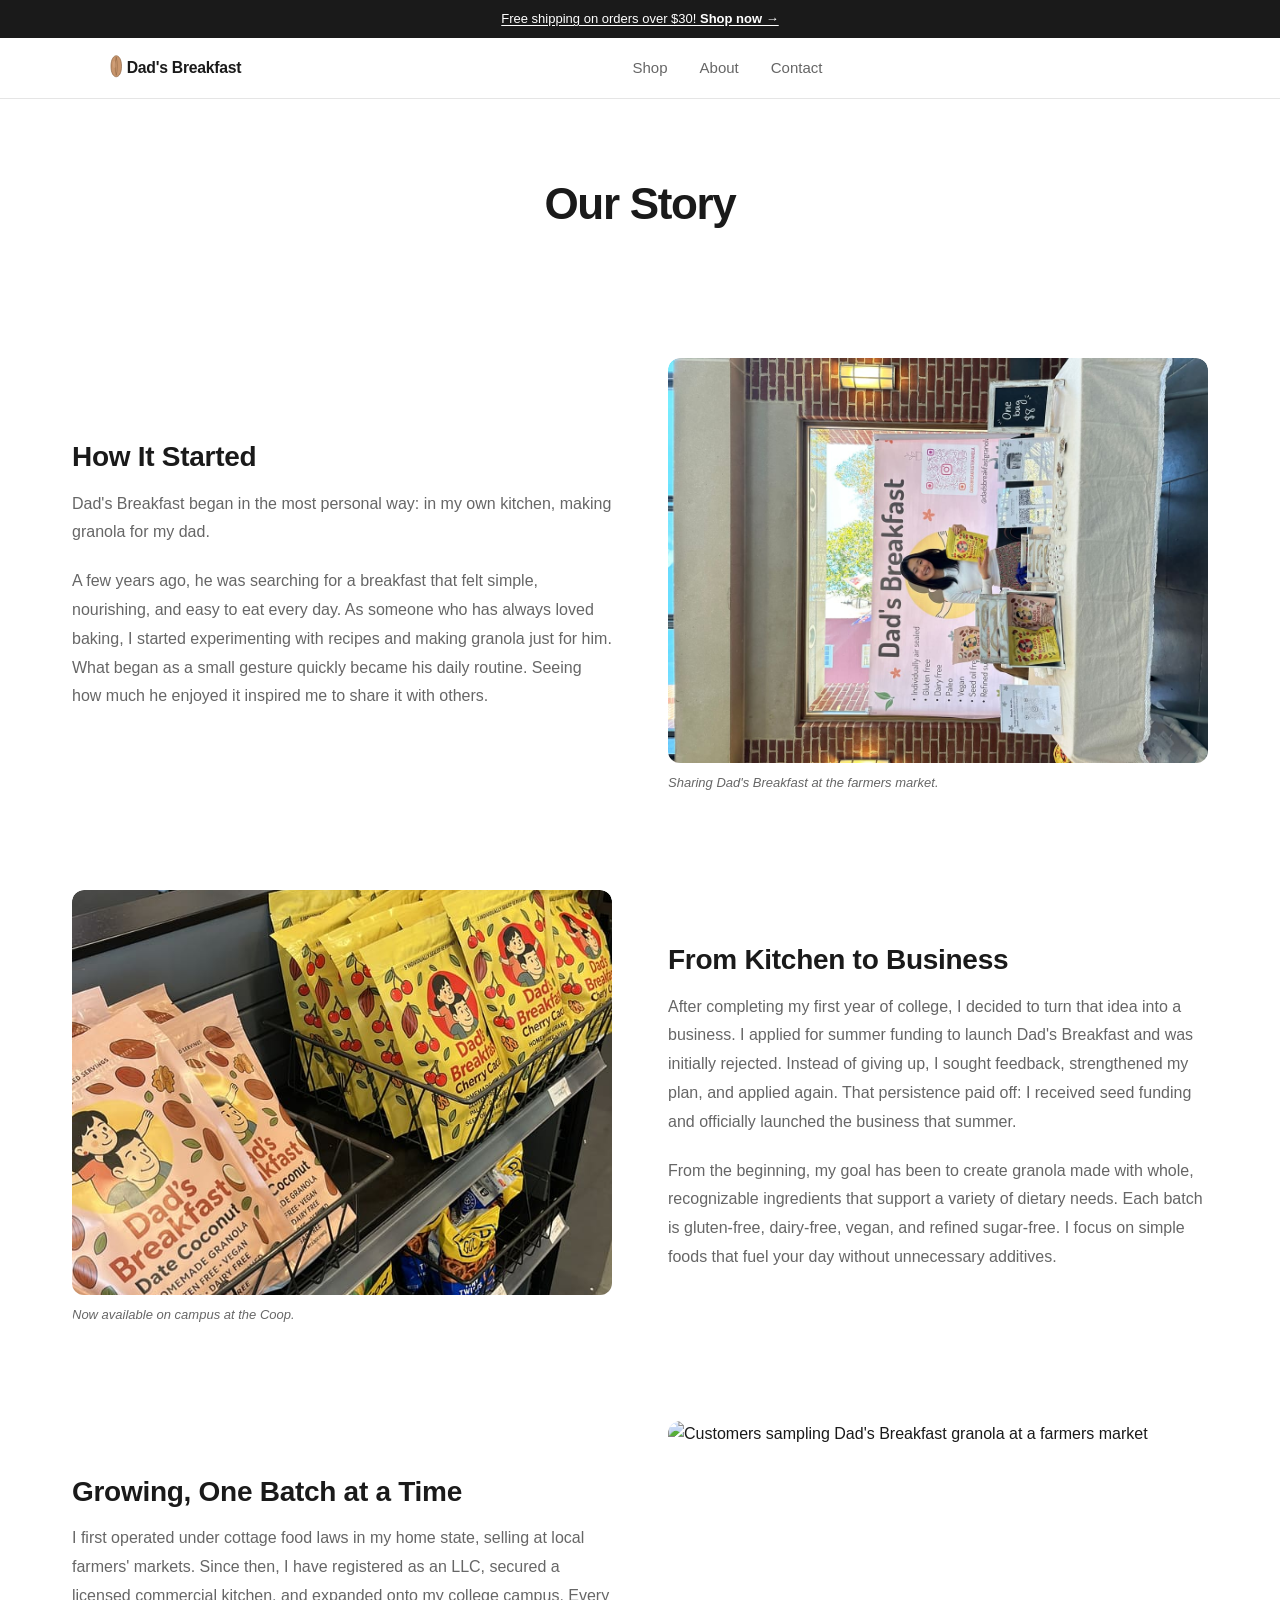
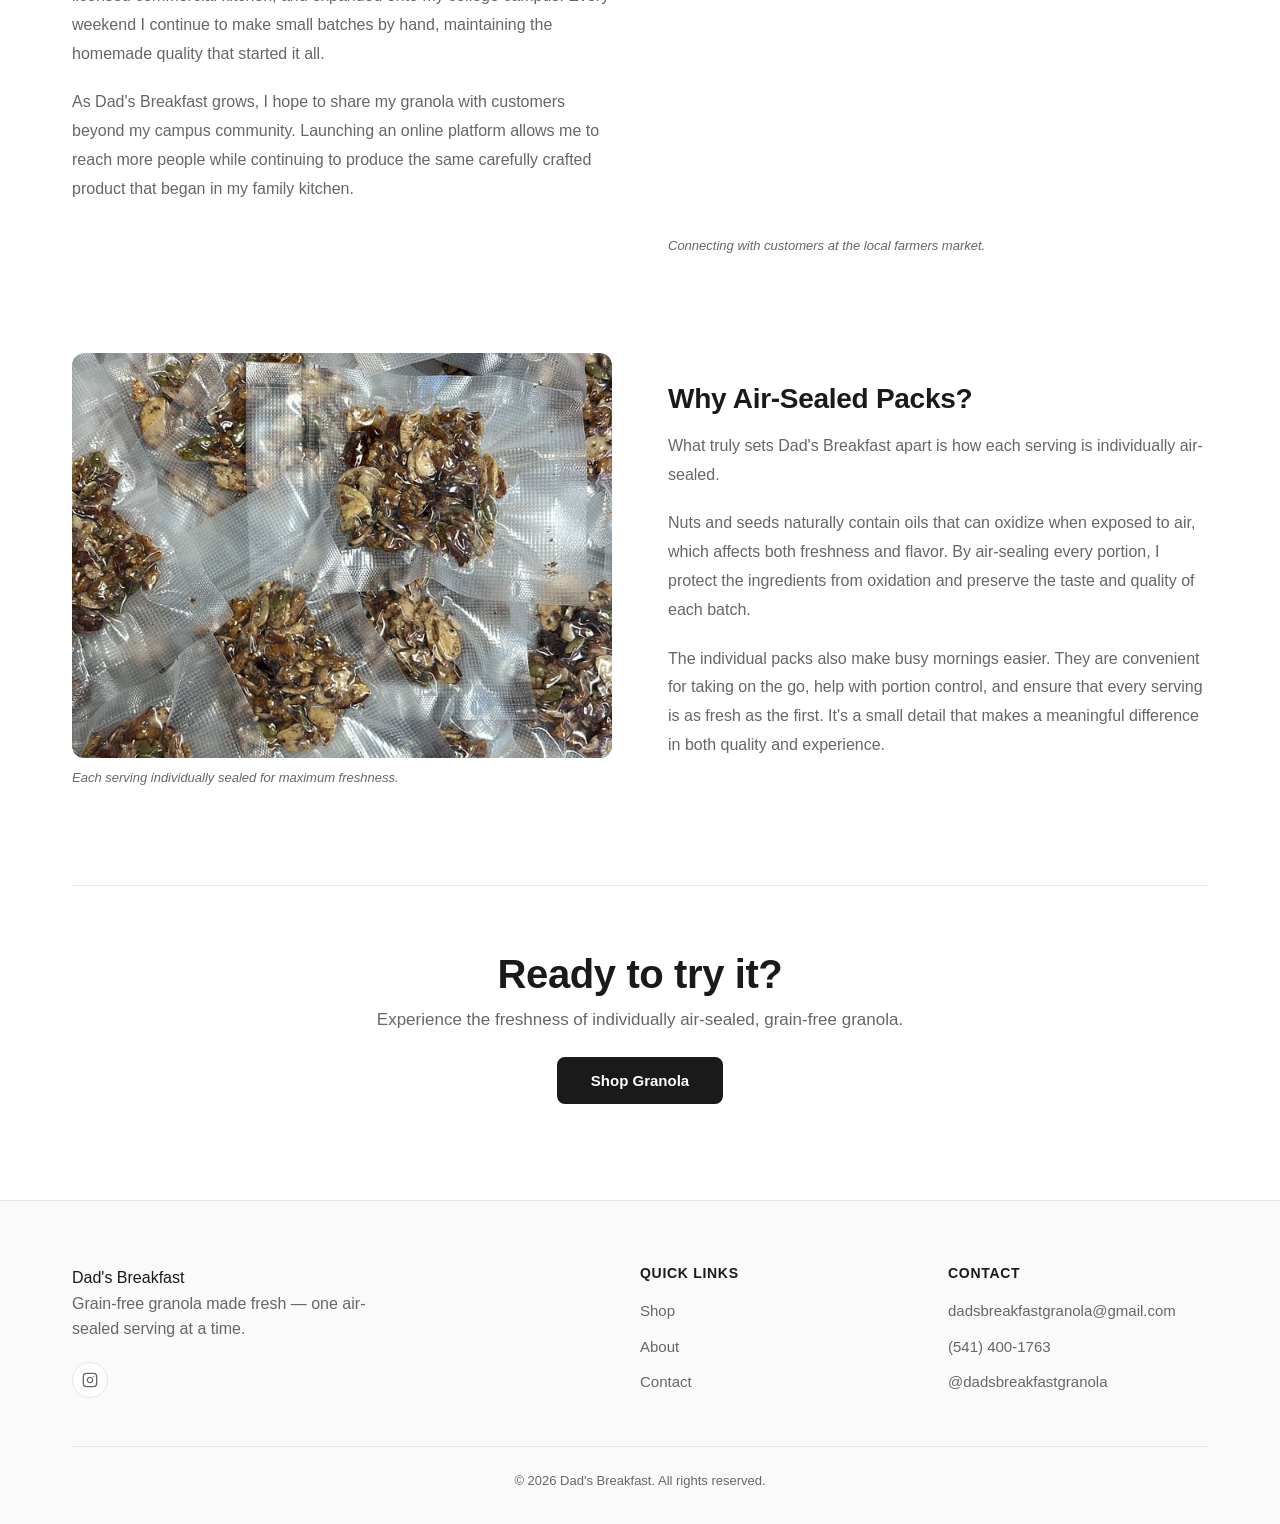
==== commit c2ddb9e4: "Add OG tags, logo, nutrition info, FAQ, Formspree, compress images - Open Graph + Twitter Card meta " ====
--- a/about.html
+++ b/about.html
@@ -6,6 +6,12 @@
   <title>About — Dad's Breakfast</title>
   <meta name="description" content="Learn how Dad's Breakfast began in a family kitchen and grew into a grain-free granola brand. Handcrafted, air-sealed, and made with whole ingredients.">
   <link rel="icon" href="assets/images/favicon.svg" type="image/svg+xml">
+  <meta property="og:title" content="About — Dad's Breakfast">
+  <meta property="og:description" content="Learn how Dad's Breakfast began in a family kitchen and grew into a grain-free granola brand.">
+  <meta property="og:image" content="https://pedroldrh.github.io/dadsbreakfast-site/assets/images/IMG_2897.jpeg">
+  <meta property="og:url" content="https://pedroldrh.github.io/dadsbreakfast-site/about.html">
+  <meta property="og:type" content="website">
+  <meta name="twitter:card" content="summary_large_image">
   <link rel="stylesheet" href="assets/css/style.css">
 </head>
 <body>
@@ -20,7 +26,9 @@
   <header class="header header--sticky">
     <div class="container">
       <div class="header__inner">
-        <a href="index.html" class="header__logo">Dad's Breakfast</a>
+        <a href="index.html" class="header__logo">
+          <img src="assets/images/logo.svg" alt="Dad's Breakfast" width="200" height="32">
+        </a>
         <nav class="header__nav" role="navigation" aria-label="Main navigation">
           <a href="products.html">Shop</a>
           <a href="about.html">About</a>
@@ -40,7 +48,9 @@
   <!-- Mobile Navigation -->
   <div class="mobile-nav" id="mobile-nav" role="dialog" aria-label="Navigation menu" aria-hidden="true">
     <div class="mobile-nav__header">
-      <span class="header__logo">Dad's Breakfast</span>
+      <span class="header__logo">
+        <img src="assets/images/logo.svg" alt="Dad's Breakfast" width="200" height="32">
+      </span>
       <button data-mobile-menu-close aria-label="Close navigation menu">
         <svg width="24" height="24" viewBox="0 0 24 24" fill="none" stroke="currentColor" stroke-width="2"><line x1="18" y1="6" x2="6" y2="18"/><line x1="6" y1="6" x2="18" y2="18"/></svg>
       </button>
--- a/assets/css/style.css
+++ b/assets/css/style.css
@@ -579,12 +579,16 @@
 }
 
 .header__logo {
-  font-size: 1.25rem;
-  font-weight: 700;
+  display: inline-flex;
+  align-items: center;
   text-decoration: none;
   color: var(--color-text);
-  letter-spacing: -0.01em;
   line-height: 1;
+}
+
+.header__logo img {
+  height: 28px;
+  width: auto;
 }
 
 .header__logo:hover {
@@ -1742,6 +1746,135 @@
 }
 
 /* ==========================================================================
+   Product Details (Ingredients Accordion)
+   ========================================================================== */
+
+.product-details {
+  border-top: 1px solid var(--color-border);
+  padding-top: 0.75rem;
+}
+
+.product-details summary {
+  font-size: 0.8125rem;
+  font-weight: 600;
+  color: var(--color-text);
+  cursor: pointer;
+  padding: 0.25rem 0;
+  list-style: none;
+  display: flex;
+  align-items: center;
+  justify-content: space-between;
+}
+
+.product-details summary::-webkit-details-marker {
+  display: none;
+}
+
+.product-details summary::after {
+  content: '+';
+  font-size: 1rem;
+  font-weight: 400;
+  color: var(--color-text-light);
+  transition: transform var(--transition);
+}
+
+.product-details[open] summary::after {
+  content: '\2212';
+}
+
+.product-details__content {
+  padding: 0.75rem 0 0.25rem;
+}
+
+.product-details__content p {
+  font-size: 0.8125rem;
+  line-height: 1.6;
+  margin-bottom: 0.625rem;
+}
+
+.nutrition-badges {
+  display: flex;
+  flex-wrap: wrap;
+  gap: 0.375rem;
+  margin-bottom: 0.625rem;
+}
+
+.nutrition-badges .badge {
+  font-size: 0.625rem;
+  padding: 2px 8px;
+}
+
+.product-details__note {
+  font-size: 0.75rem !important;
+  color: var(--color-text-light);
+  font-style: italic;
+  margin-bottom: 0 !important;
+}
+
+/* ==========================================================================
+   FAQ Section
+   ========================================================================== */
+
+.faq-section {
+  max-width: 700px;
+  margin-left: auto;
+  margin-right: auto;
+}
+
+.faq-list {
+  border-top: 1px solid var(--color-border);
+}
+
+.faq-item {
+  border-bottom: 1px solid var(--color-border);
+}
+
+.faq-question {
+  font-size: 1rem;
+  font-weight: 600;
+  color: var(--color-text);
+  cursor: pointer;
+  padding: 1.25rem 2rem 1.25rem 0;
+  list-style: none;
+  position: relative;
+}
+
+.faq-question::-webkit-details-marker {
+  display: none;
+}
+
+.faq-question::after {
+  content: '+';
+  position: absolute;
+  right: 0;
+  top: 50%;
+  transform: translateY(-50%);
+  font-size: 1.25rem;
+  font-weight: 400;
+  color: var(--color-text-light);
+  transition: transform var(--transition);
+}
+
+.faq-item[open] .faq-question::after {
+  content: '\2212';
+}
+
+.faq-answer {
+  padding: 0 0 1.25rem;
+}
+
+.faq-answer p {
+  font-size: 0.9375rem;
+  line-height: 1.7;
+  color: var(--color-text-light);
+}
+
+.faq-answer a {
+  text-decoration: underline;
+  text-underline-offset: 2px;
+}
+
+/* ==========================================================================
    Print Styles
    ========================================================================== */
 
